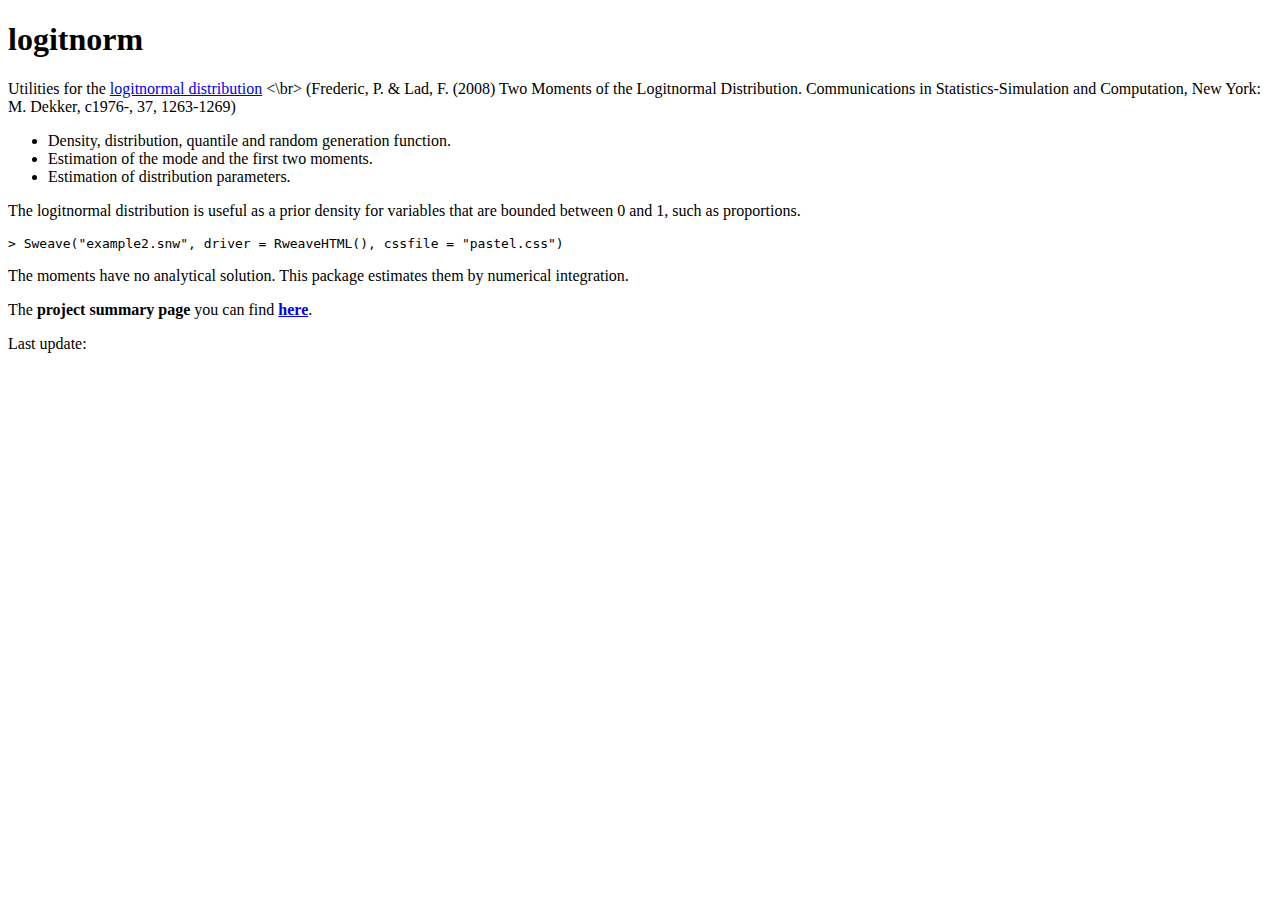
==== www/index.html @ 8451e1aa "initial check in" ====
<!DOCTYPE html
	PUBLIC "-//W3C//DTD XHTML 1.0 Transitional//EN"
	"http://www.w3.org/TR/xhtml1/DTD/xhtml1-transitional.dtd">
<!--
Use the following R commands to sweave this file:
library(R2HTML)
Sweave("index.snw.html",driver=RweaveHTML())
!-->		
<html xmlns="http://www.w3.org/1999/xhtml" xml:lang="en" lang="en   ">

  <head>
	<meta http-equiv="Content-Type" content="text/html; charset=UTF-8" />
	<title>logitnorm</title>
	<link href="http://r-forge.r-project.org/themes/rforge/styles/estilo1.css" rel="stylesheet" type="text/css" />
  </head>

<body>
	
<h1>logitnorm</h1>	

Utilities for the <a href="http://www.economia.unimore.it/frederic_patrizio/Hidden/Papers/2008%20Frederic-Lad%20Comm%20Stat%20Revised.pdf">logitnormal distribution</a>
<\br> (Frederic, P. & Lad, F. (2008) Two Moments of the Logitnormal Distribution. Communications in Statistics-Simulation and Computation, New York: M. Dekker, c1976-, 37, 1263-1269)

<ul>
<li>Density, distribution, quantile and random generation function.</li>
<li>Estimation of the mode and the first two moments.</li>
<li>Estimation of distribution parameters.</li> 
</ul>

The logitnormal distribution is useful as a prior density for variables that are bounded
between 0 and 1, such as proportions.

<!-- source("genPlots.R") -->

<!-- begin{Schunk} !-->
<!-- begin{Sinput} !-->

<p><xmp class=command>> Sweave("example2.snw", driver = RweaveHTML(), cssfile = "pastel.css")</xmp></p>


<!--\end{Sinput}!-->

<!--\end{Schunk}!-->

The moments have no analytical solution. This package estimates them
by numerical integration.



<p> The <strong>project summary page</strong> you can find <a href="http://r-forge.r-project.org/projects/logitnorm/"><strong>here</strong></a>. </p>
Last update: <Sexpr format(Sys.time())>
</body>
</html>
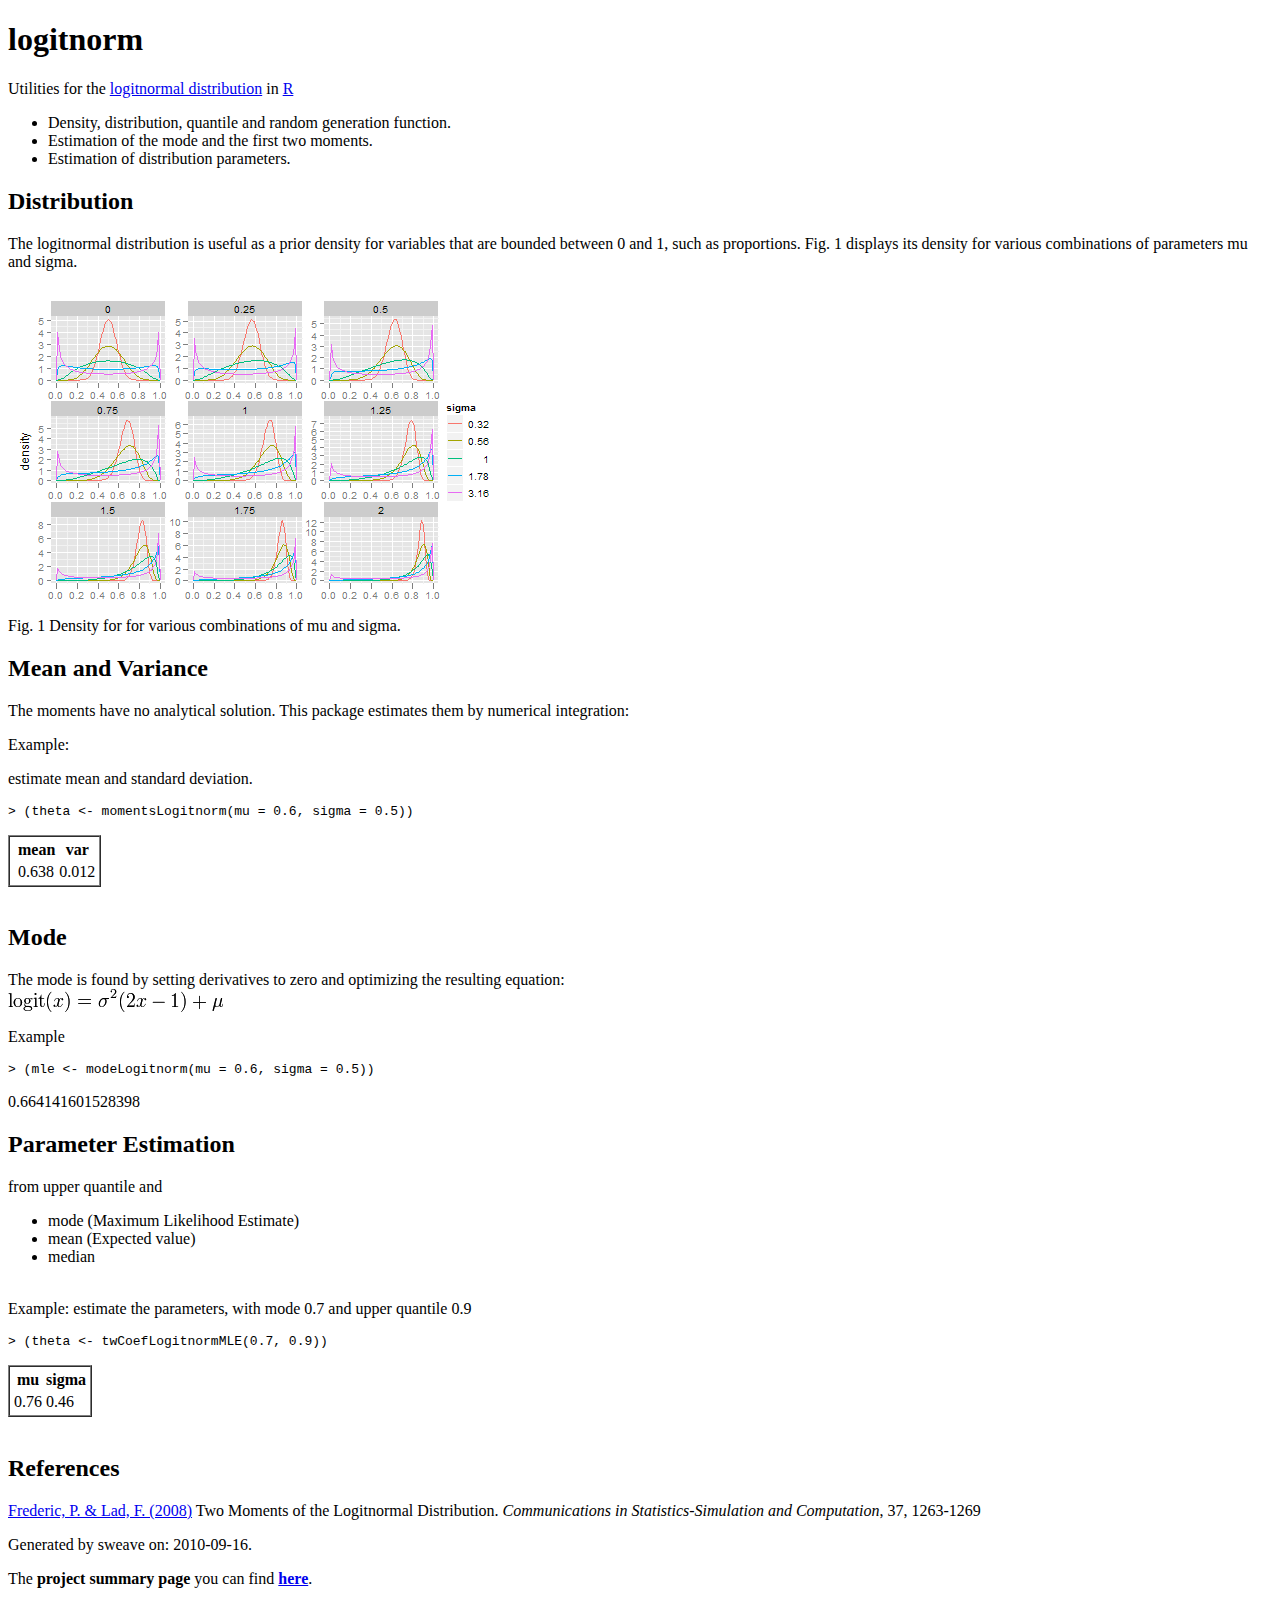
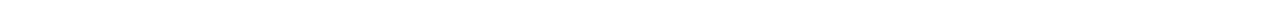
==== commit 9d336791: "updated the index.html to the sweave generated version." ====
--- a/www/index.html
+++ b/www/index.html
@@ -5,7 +5,9 @@
 Use the following R commands to sweave this file:
 library(R2HTML)
 Sweave("index.snw.html",driver=RweaveHTML())
-!-->		
+file.copy("index.snw.html.html","index.html",overwrite = TRUE)
+!-->	
+
 <html xmlns="http://www.w3.org/1999/xhtml" xml:lang="en" lang="en   ">
 
   <head>
@@ -18,8 +20,7 @@
 	
 <h1>logitnorm</h1>	
 
-Utilities for the <a href="http://www.economia.unimore.it/frederic_patrizio/Hidden/Papers/2008%20Frederic-Lad%20Comm%20Stat%20Revised.pdf">logitnormal distribution</a>
-<\br> (Frederic, P. & Lad, F. (2008) Two Moments of the Logitnormal Distribution. Communications in Statistics-Simulation and Computation, New York: M. Dekker, c1976-, 37, 1263-1269)
+Utilities for the <a href="http://en.wikipedia.org/wiki/Logitnormal">logitnormal distribution</a> in <a href="http://www.r-project.org/">R</a>
 
 <ul>
 <li>Density, distribution, quantile and random generation function.</li>
@@ -27,27 +28,117 @@
 <li>Estimation of distribution parameters.</li> 
 </ul>
 
+
+<h2>Distribution</h2>
 The logitnormal distribution is useful as a prior density for variables that are bounded
-between 0 and 1, such as proportions.
+between 0 and 1, such as proportions. Fig. 1 displays its density for various combinations of 
+parameters mu and sigma.
 
-<!-- source("genPlots.R") -->
+
+
+
+<p align='left'><img height= width= src='index.snw.html-002.png'><br><font class='caption='>Fig. 1 Density for for various combinations of mu and sigma.</font></p>
+<h2>Mean and Variance</h2>
+The moments have no analytical solution. This package estimates them
+by numerical integration:
+
+<p>Example:</p>
+estimate mean and standard deviation.
 
 <!-- begin{Schunk} !-->
 <!-- begin{Sinput} !-->
 
-<p><xmp class=command>> Sweave("example2.snw", driver = RweaveHTML(), cssfile = "pastel.css")</xmp></p>
+<p><xmp class=command>> (theta <- momentsLogitnorm(mu = 0.6, sigma = 0.5))</xmp></p>
 
 
-<!--\end{Sinput}!-->
+<!-- end{Sinput} !-->
+
+
+
+<p align= center >
+<table cellspacing=0 border=1><caption align=bottom class=captiondataframe></caption>
+<tr><td>
+	<table border=0 class=dataframe>
+	<tbody> <tr class= firstline > <th></th><th>mean</th><th>var</th> </tr>
+ 
+<tr><td class=firstcolumn></td>
+<td class=cellinside>0.638</td>
+<td class=cellinside>0.012</td></tr>
+ 
+	</tbody>
+</table>
+ </td></table>
+ <br>
 
 <!--\end{Schunk}!-->
 
-The moments have no analytical solution. This package estimates them
-by numerical integration.
+<h2>Mode</h2>
+The mode is found by setting derivatives to zero and optimizing
+the resulting equation:
+
+<br/><img src="modeEq.png" alt="logit(x) = \sigma^2(2x-1)+\mu" />
 
 
+<p>Example</p>
+<!-- begin{Schunk} !-->
+<!-- begin{Sinput} !-->
+
+<p><xmp class=command>> (mle <- modeLogitnorm(mu = 0.6, sigma = 0.5))</xmp></p>
+
+
+<!-- end{Sinput} !-->
+
+<p class='numeric'>0.664141601528398</p>
+
+<!--\end{Schunk}!-->
+
+
+<h2>Parameter Estimation</h2>
+from upper quantile and
+<ul>
+<li>mode (Maximum Likelihood Estimate)</li>
+<li>mean (Expected value)</li>
+<li>median</li>
+</ul>
+
+<br/>Example:
+estimate the parameters, with mode 0.7 and upper quantile 0.9
+
+<!-- begin{Schunk} !-->
+<!-- begin{Sinput} !-->
+
+<p><xmp class=command>> (theta <- twCoefLogitnormMLE(0.7, 0.9))</xmp></p>
+
+
+<!-- end{Sinput} !-->
+
+
+<p align= center >
+<table cellspacing=0 border=1><caption align=bottom class=captiondataframe></caption>
+<tr><td>
+	<table border=0 class=dataframe>
+	<tbody> <tr class= firstline > <th>mu</th><th>sigma</th> </tr>
+ 
+<td class=cellinside>0.76</td>
+<td class=cellinside>0.46</td></tr>
+ 
+	</tbody>
+</table>
+ </td></table>
+ <br>
+
+<!--\end{Schunk}!-->
+
+
+<h2>References</h2>
+<a href="http://www.economia.unimore.it/frederic_patrizio/Hidden/Papers/2008%20Frederic-Lad%20Comm%20Stat%20Revised.pdf">Frederic, P. & Lad, F. (2008)</a> 
+Two Moments of the Logitnormal Distribution. 
+<i>Communications in Statistics-Simulation and Computation</i>, 
+37, 1263-1269
+
+<p>Generated by sweave on: 2010-09-16.</p>  
 
 <p> The <strong>project summary page</strong> you can find <a href="http://r-forge.r-project.org/projects/logitnorm/"><strong>here</strong></a>. </p>
-Last update: <Sexpr format(Sys.time())>
+
 </body>
 </html>
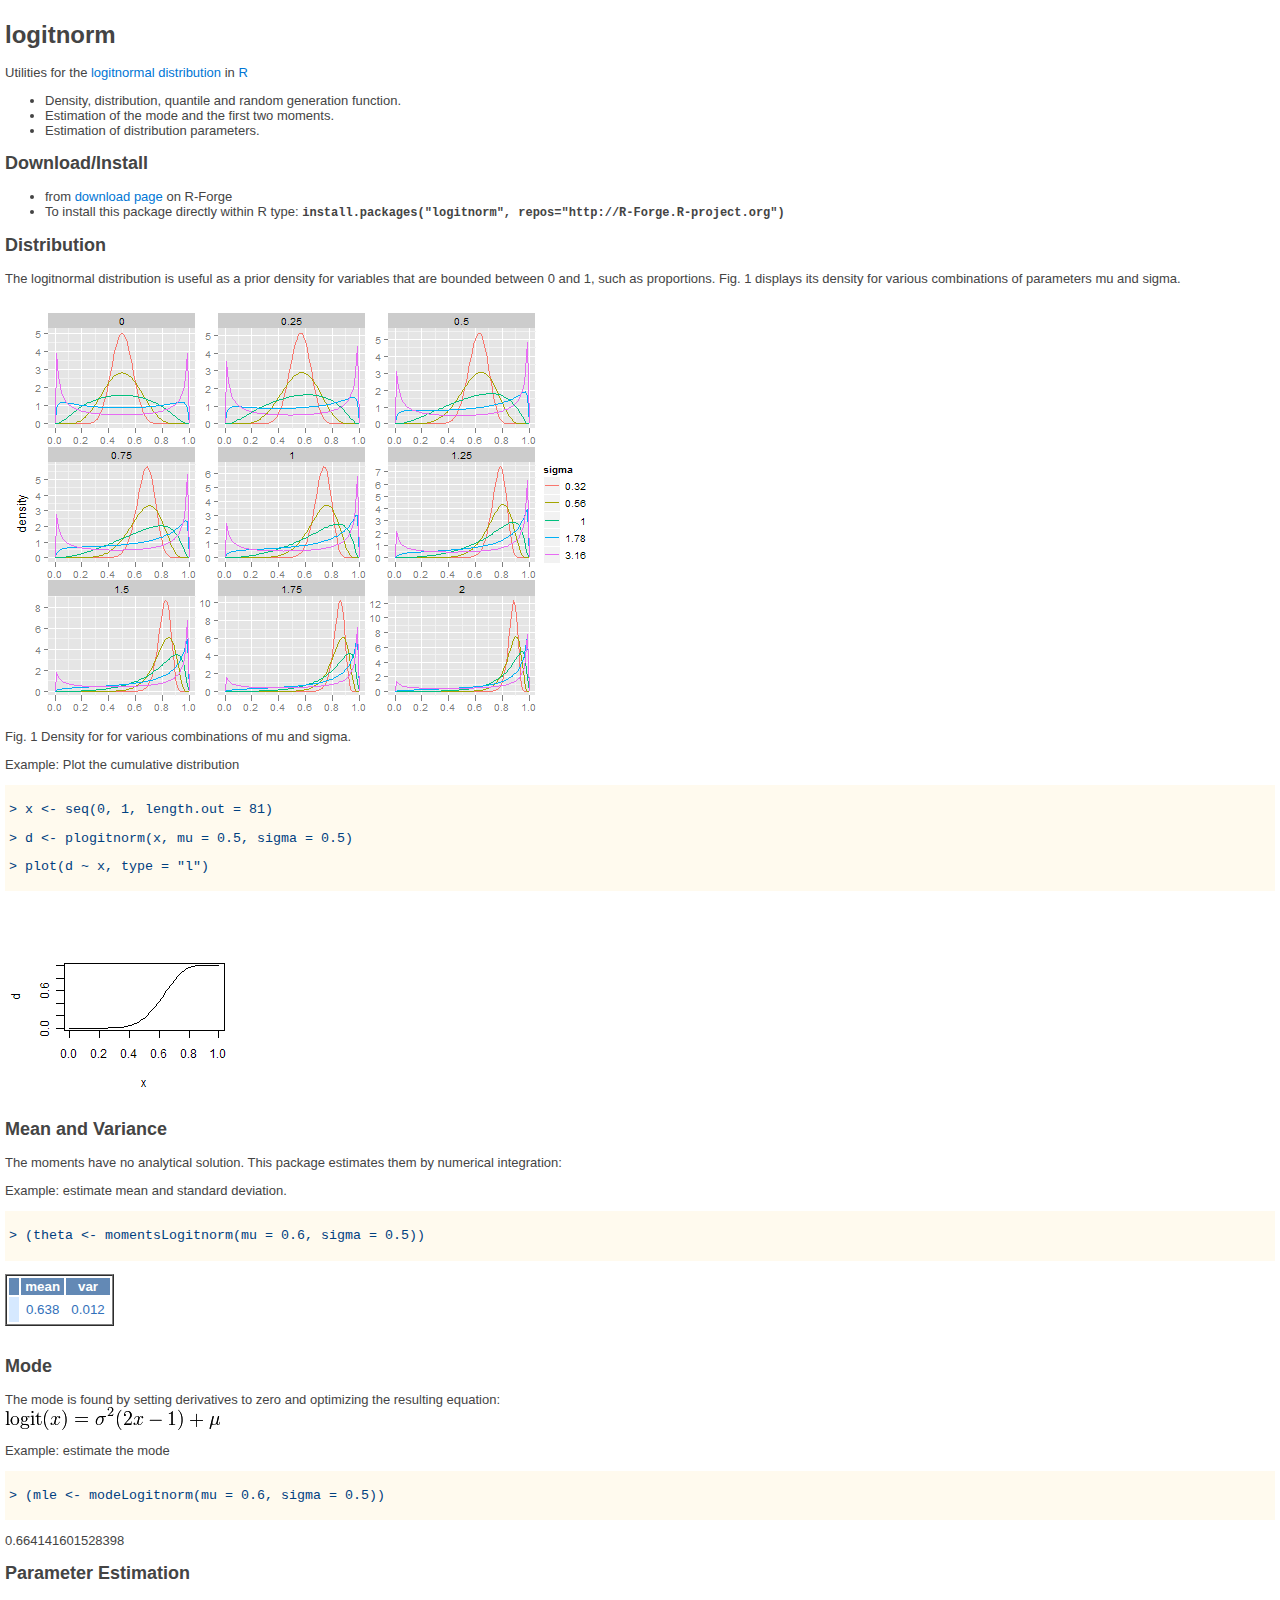
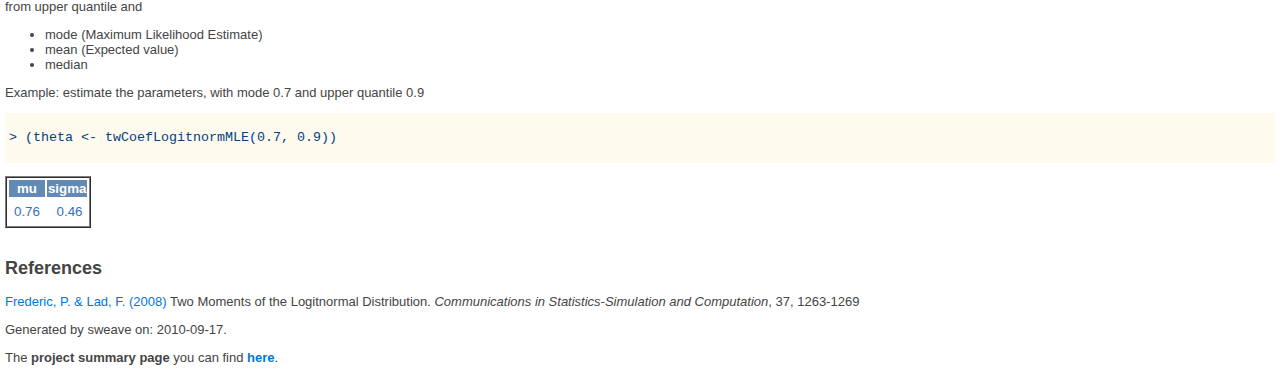
==== commit 38a0cfbe: "put plogitnorm example and css to overview page." ====
--- a/www/index.html
+++ b/www/index.html
@@ -5,7 +5,11 @@
 Use the following R commands to sweave this file:
 library(R2HTML)
 Sweave("index.snw.html",driver=RweaveHTML())
-file.copy("index.snw.html.html","index.html",overwrite = TRUE)
+A <- readLines(file("index.snw.html.html"))
+A1 <- gsub("(<!-- begin\\{Sinput} !--.)",'\\1 <div class="Sinput">',A)
+A2 <- gsub("(<!--[ \\]*end\\{Sinput}.?!--.)",'</div> \\1',A1)
+writeLines(con=file("index.html"), text=A2)
+#file.copy("index.snw.html.html","index.html",overwrite = TRUE)
 !-->	
 
 <html xmlns="http://www.w3.org/1999/xhtml" xml:lang="en" lang="en   ">
@@ -13,7 +17,9 @@
   <head>
 	<meta http-equiv="Content-Type" content="text/html; charset=UTF-8" />
 	<title>logitnorm</title>
-	<link href="http://r-forge.r-project.org/themes/rforge/styles/estilo1.css" rel="stylesheet" type="text/css" />
+	<!-- obscures tables link rel="stylesheet" type="text/css" href="https://r-forge.r-project.org/themes/rforge/css/theme.css" /-->
+	<link href="Rforge_theme.css" rel="stylesheet" type="text/css">
+	<link href="R2HTML.css" rel="stylesheet" type="text/css">
   </head>
 
 <body>
@@ -28,6 +34,13 @@
 <li>Estimation of distribution parameters.</li> 
 </ul>
 
+<h2>Download/Install</h2>
+
+<ul><li>from <a href="https://r-forge.r-project.org/R/?group_id=886">download page</a> on R-Forge</li>
+<li>To install this package directly within R type: 
+   <strong><code>install.packages("logitnorm", repos="http://R-Forge.R-project.org")</code></strong>
+</li>
+</ul>
 
 <h2>Distribution</h2>
 The logitnormal distribution is useful as a prior density for variables that are bounded
@@ -38,20 +51,45 @@
 
 
 <p align='left'><img height= width= src='index.snw.html-002.png'><br><font class='caption='>Fig. 1 Density for for various combinations of mu and sigma.</font></p>
+<p>Example:
+Plot the cumulative distribution 
+</p>
+
+<!-- begin{Schunk} !-->
+<!-- begin{Sinput} !--> <div class="Sinput">
+
+<p><xmp class=command>> x <- seq(0, 1, length.out = 81)</xmp></p>
+
+
+
+<p><xmp class=command>> d <- plogitnorm(x, mu = 0.5, sigma = 0.5)</xmp></p>
+
+
+
+<p><xmp class=command>> plot(d ~ x, type = "l")</xmp></p>
+
+
+</div> <!--\end{Sinput}!-->
+
+<!--\end{Schunk}!-->
+<p align='left'><img height= width= src='index.snw.html-003.png'></p>
+
 <h2>Mean and Variance</h2>
 The moments have no analytical solution. This package estimates them
 by numerical integration:
 
-<p>Example:</p>
+<p>
+Example:
 estimate mean and standard deviation.
+</p>
 
 <!-- begin{Schunk} !-->
-<!-- begin{Sinput} !-->
+<!-- begin{Sinput} !--> <div class="Sinput">
 
 <p><xmp class=command>> (theta <- momentsLogitnorm(mu = 0.6, sigma = 0.5))</xmp></p>
 
 
-<!-- end{Sinput} !-->
+</div> <!-- end{Sinput} !-->
 
 
 
@@ -79,14 +117,17 @@
 <br/><img src="modeEq.png" alt="logit(x) = \sigma^2(2x-1)+\mu" />
 
 
-<p>Example</p>
+<p>
+Example:
+estimate the mode
+</p>
 <!-- begin{Schunk} !-->
-<!-- begin{Sinput} !-->
+<!-- begin{Sinput} !--> <div class="Sinput">
 
 <p><xmp class=command>> (mle <- modeLogitnorm(mu = 0.6, sigma = 0.5))</xmp></p>
 
 
-<!-- end{Sinput} !-->
+</div> <!-- end{Sinput} !-->
 
 <p class='numeric'>0.664141601528398</p>
 
@@ -101,16 +142,18 @@
 <li>median</li>
 </ul>
 
-<br/>Example:
+<p>
+Example:
 estimate the parameters, with mode 0.7 and upper quantile 0.9
+</p>
 
 <!-- begin{Schunk} !-->
-<!-- begin{Sinput} !-->
+<!-- begin{Sinput} !--> <div class="Sinput">
 
 <p><xmp class=command>> (theta <- twCoefLogitnormMLE(0.7, 0.9))</xmp></p>
 
 
-<!-- end{Sinput} !-->
+</div> <!-- end{Sinput} !-->
 
 
 <p align= center >
@@ -136,7 +179,7 @@
 <i>Communications in Statistics-Simulation and Computation</i>, 
 37, 1263-1269
 
-<p>Generated by sweave on: 2010-09-16.</p>  
+<p>Generated by sweave on: 2010-09-17.</p>  
 
 <p> The <strong>project summary page</strong> you can find <a href="http://r-forge.r-project.org/projects/logitnorm/"><strong>here</strong></a>. </p>
 
--- a/www/Rforge_theme.css
+++ b/www/Rforge_theme.css
@@ -0,0 +1,70 @@
+/* 
+ * Stylesheet for SAP Forge theme.
+ */
+BODY {
+  margin-top: 0em;
+  margin-left: 0em;
+  margin-right: 0em;
+  margin-bottom: 0em;
+  color: rgb(68, 68, 68);
+  background-color: white;
+  font-family: arial, helvetica, sans-serif;
+  font-size: small;
+  padding: 5px;
+  border: 0px;
+}
+
+form { margin: 0; }
+
+img { border: 0; }
+
+a:link {	
+	color: #0076D5;	
+	text-decoration: none;
+}
+
+a:visited {	
+	color: #004787;
+	text-decoration: none;
+}
+	
+a:hover {	
+	text-decoration: underline;	
+	color: #0076D5;
+}
+
+h1,h2,h3,h4,h5,h6 {
+  font-family: verdana, arial, helvetica, sans-serif;
+}
+
+h1 {
+  font-size: x-large;
+}
+
+h2 {
+  font-size: large;
+}
+
+h3 {
+  font-size: medium;
+}
+
+h4 {
+  font-size: small;
+}
+
+h5 {
+  font-size: x-small;
+}
+
+h6 {
+  font-size: xx-small;
+}
+
+pre,tt {
+  font-family: courier, sans-serif
+}
+
+td {
+  text-align: left
+}
--- a/www/R2HTML.css
+++ b/www/R2HTML.css
@@ -0,0 +1,30 @@
+#body { 	background:blue;	} 
+
+p.caption{font-style:italic; color:red}
+.title2{ font-family: Arial, Helvetica, sans-serif; font-size: 14pt; font-style: normal; font-weight: bold; color: #004080  }
+
+
+
+.partitle{
+	font-family : verdana, arial;
+	font-weight:bold
+}
+
+DIV.Sinput{background-color:#FFFAEE; color:#004080; font-family:Verdana, Arial, Helvetica, sans-serif; font-size: 10pt; padding:4px}
+
+DIV.Sinput p {margin: 0px; border: 0px; padding: 0px;}
+DIV.Sinput p xmp { margin: 0px; border: 0px; padding: 0px; }
+
+TR{font-family: Arial, Helvetica,Times, Helvetica, sans-serif; font-size: 10pt; font-style: normal  ; padding:0 0}
+TR.firstline{color: #FFFFFF; background: #6389B5;text-align:center;font-weight: bold}
+
+TR.ListBackTitle{color: #FFFFFF; background: #6389B5;text-align:left;font-weight: bold}
+
+
+TD{background:#FFFFFF; padding:0; color:#3271BA }
+TD.ListBackMain{background: #E0E0E0; padding:0 }
+TD.firstcolumn{padding:5px ;background:#D6E9FF;text-align:right}
+TD.cellinside{padding:5px ;background:#FFFFFF;text-align:right}
+
+
+
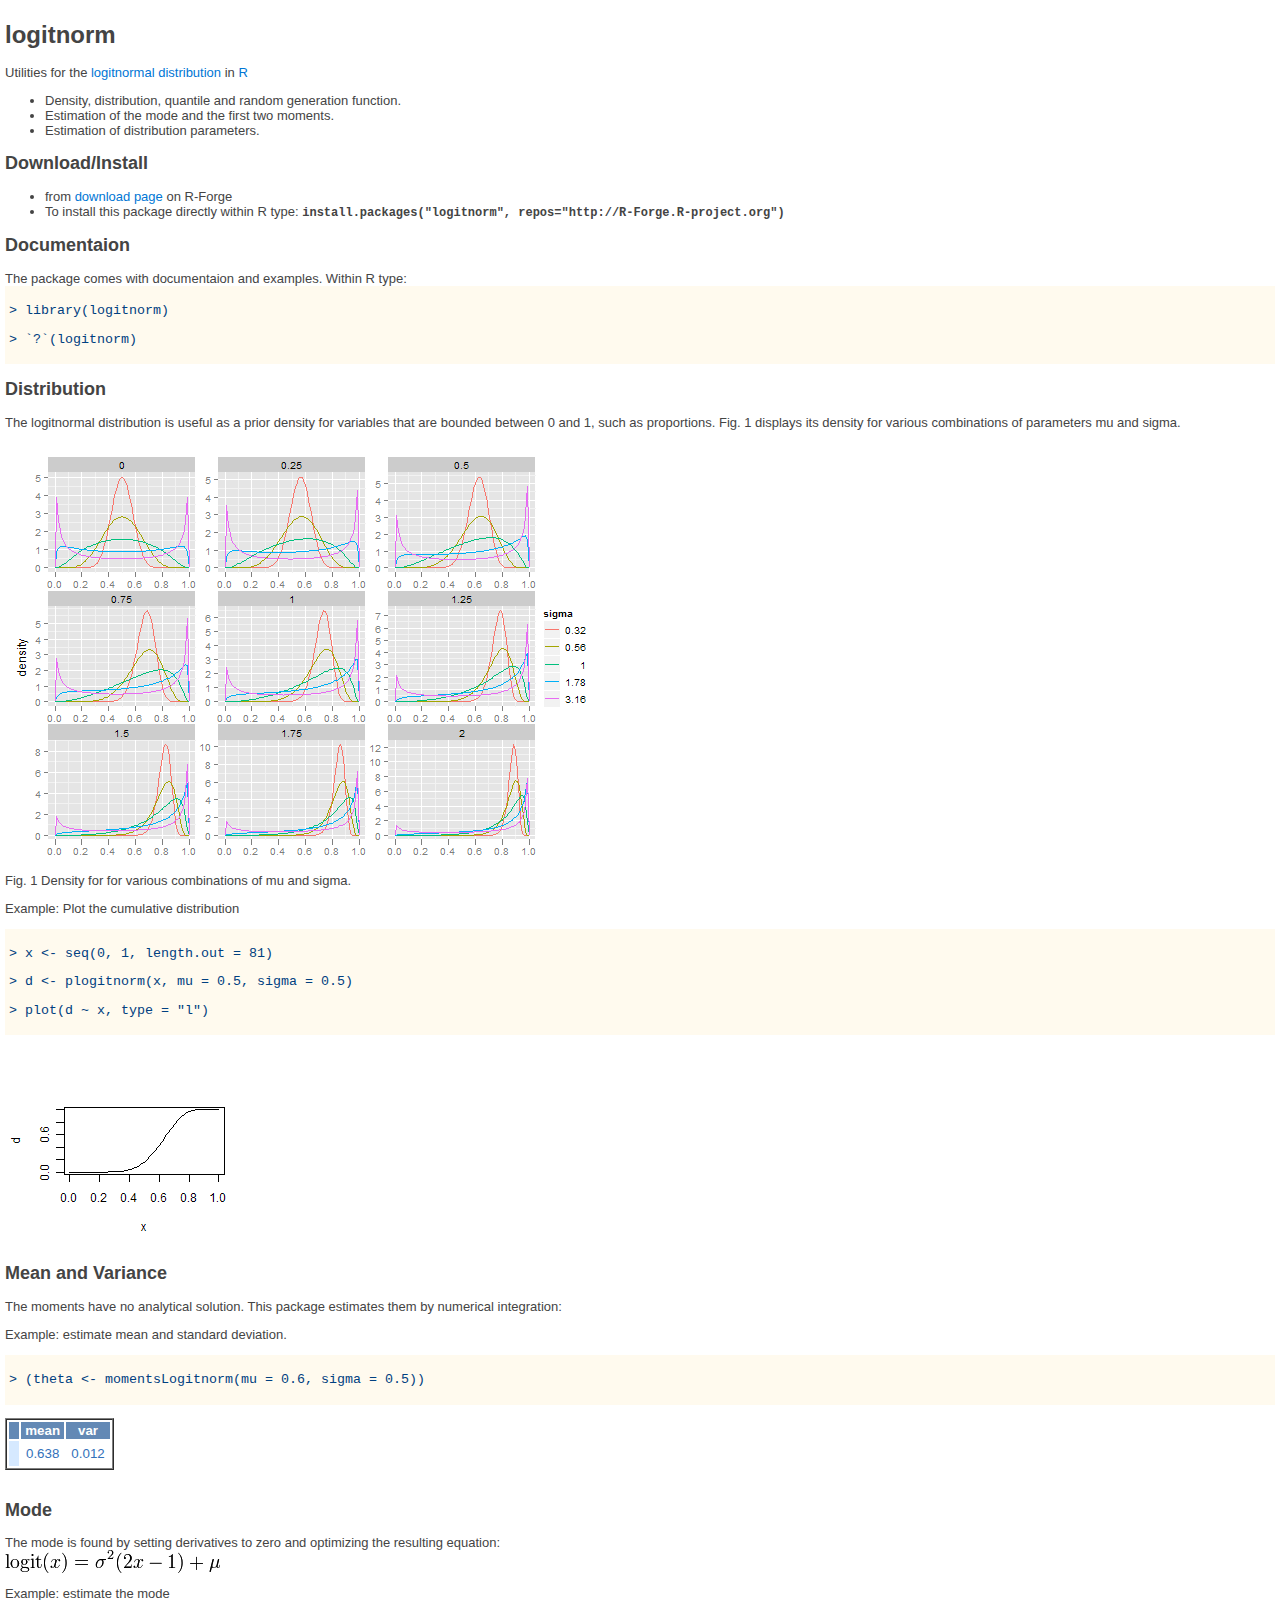
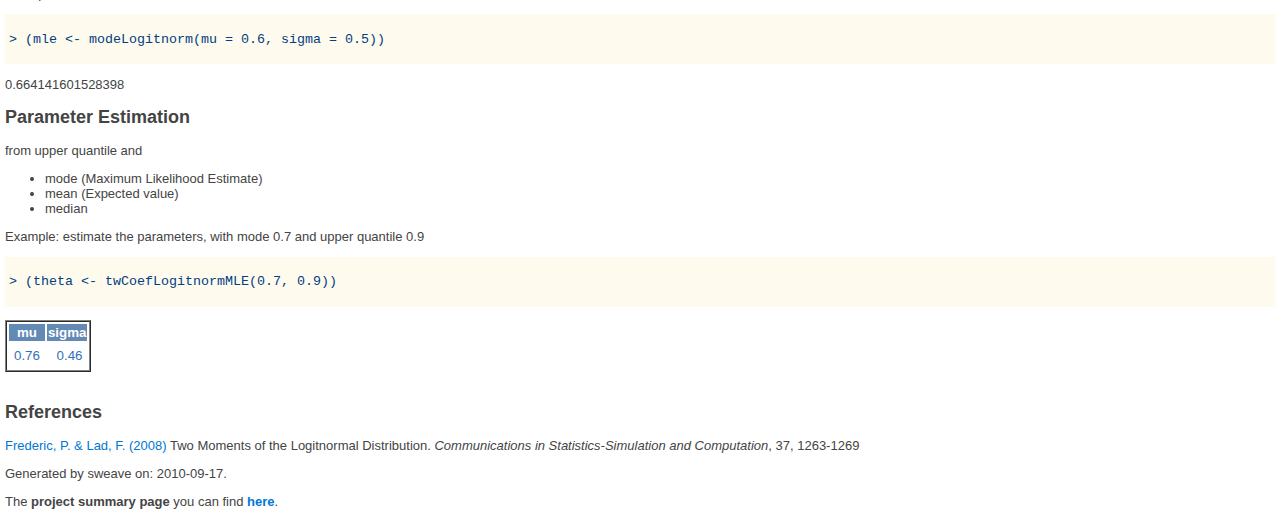
==== commit 57789e5e: "added Download link and documentation to project page" ====
--- a/www/index.html
+++ b/www/index.html
@@ -9,7 +9,6 @@
 A1 <- gsub("(<!-- begin\\{Sinput} !--.)",'\\1 <div class="Sinput">',A)
 A2 <- gsub("(<!--[ \\]*end\\{Sinput}.?!--.)",'</div> \\1',A1)
 writeLines(con=file("index.html"), text=A2)
-#file.copy("index.snw.html.html","index.html",overwrite = TRUE)
 !-->	
 
 <html xmlns="http://www.w3.org/1999/xhtml" xml:lang="en" lang="en   ">
@@ -42,6 +41,23 @@
 </li>
 </ul>
 
+<h2>Documentaion</h2>
+The package comes with documentaion and examples. 
+Within R type:
+<!-- begin{Schunk} !-->
+<!-- begin{Sinput} !--> <div class="Sinput">
+
+<p><xmp class=command>> library(logitnorm)</xmp></p>
+
+
+
+<p><xmp class=command>> `?`(logitnorm)</xmp></p>
+
+
+</div> <!--\end{Sinput}!-->
+
+<!--\end{Schunk}!-->
+
 <h2>Distribution</h2>
 The logitnormal distribution is useful as a prior density for variables that are bounded
 between 0 and 1, such as proportions. Fig. 1 displays its density for various combinations of 
@@ -50,7 +66,7 @@
 
 
 
-<p align='left'><img height= width= src='index.snw.html-002.png'><br><font class='caption='>Fig. 1 Density for for various combinations of mu and sigma.</font></p>
+<p align='left'><img height= width= src='index.snw.html-003.png'><br><font class='caption='>Fig. 1 Density for for various combinations of mu and sigma.</font></p>
 <p>Example:
 Plot the cumulative distribution 
 </p>
@@ -72,7 +88,7 @@
 </div> <!--\end{Sinput}!-->
 
 <!--\end{Schunk}!-->
-<p align='left'><img height= width= src='index.snw.html-003.png'></p>
+<p align='left'><img height= width= src='index.snw.html-004.png'></p>
 
 <h2>Mean and Variance</h2>
 The moments have no analytical solution. This package estimates them
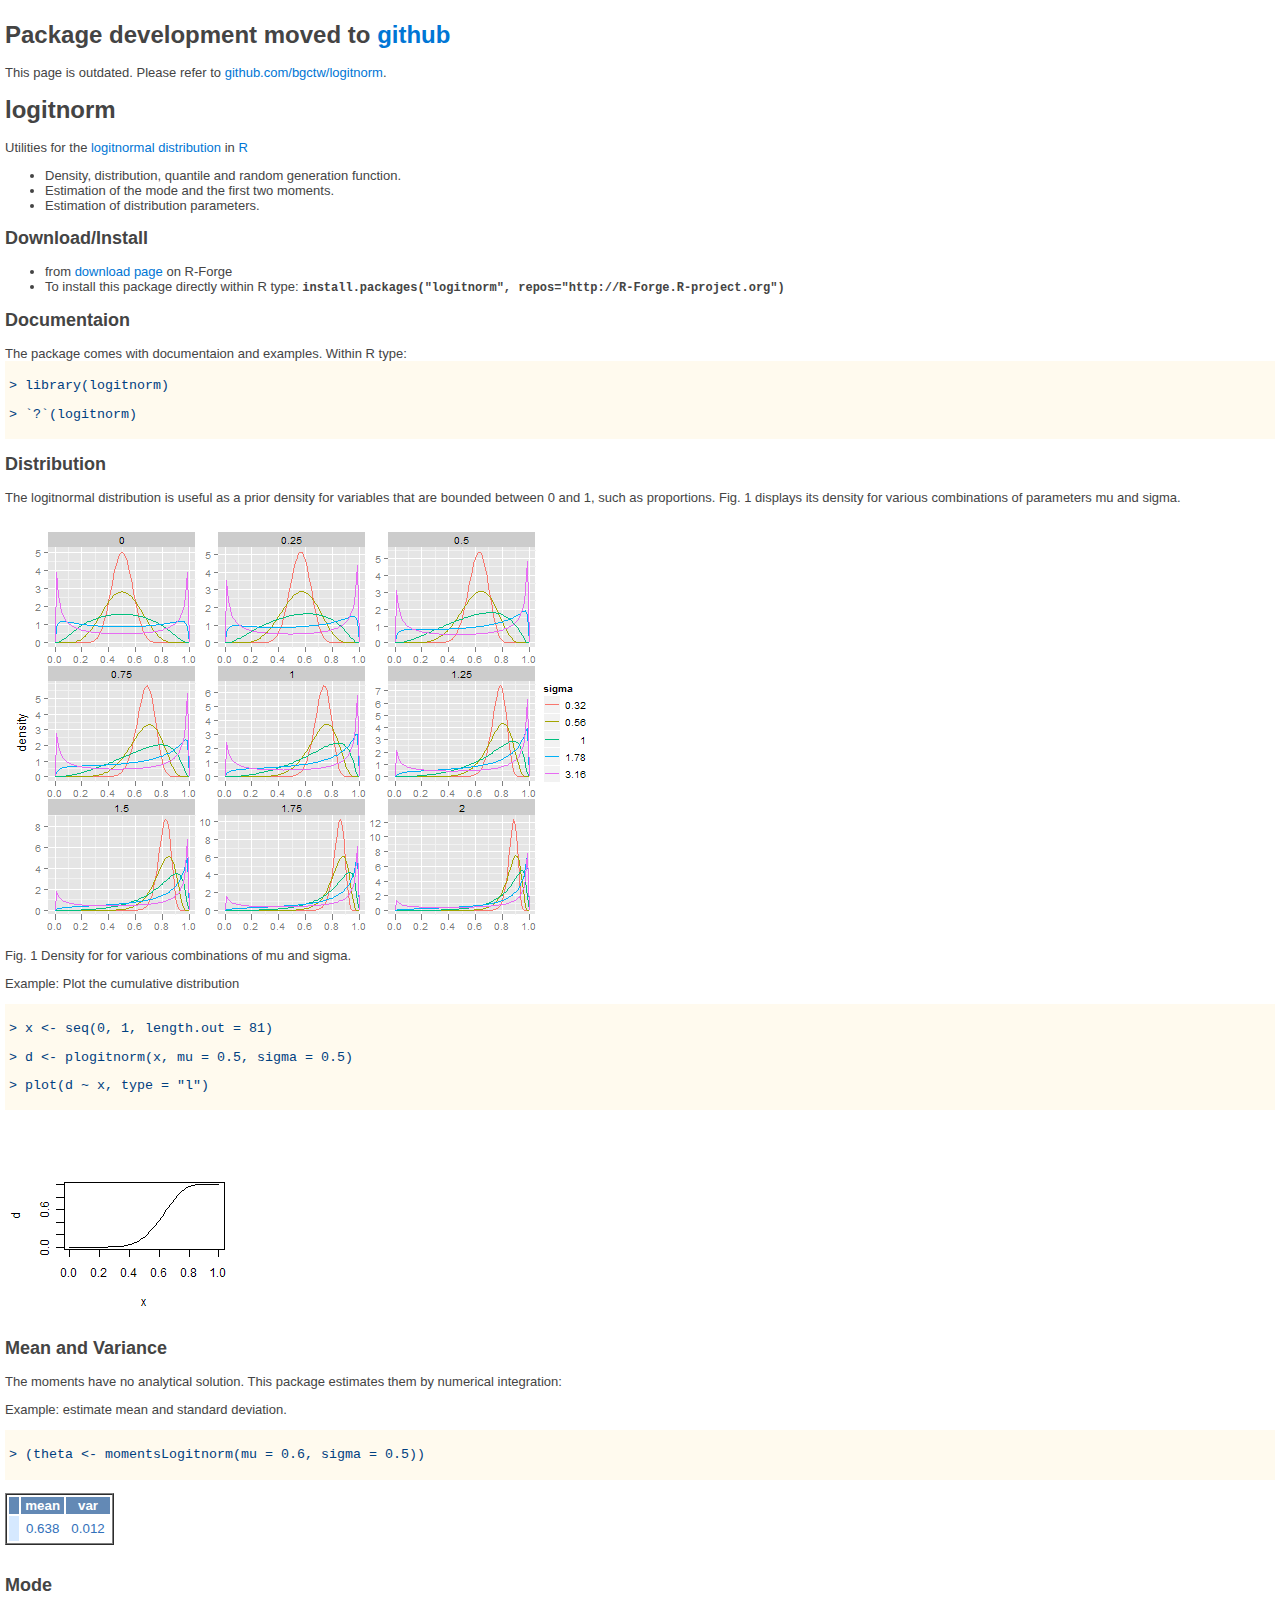
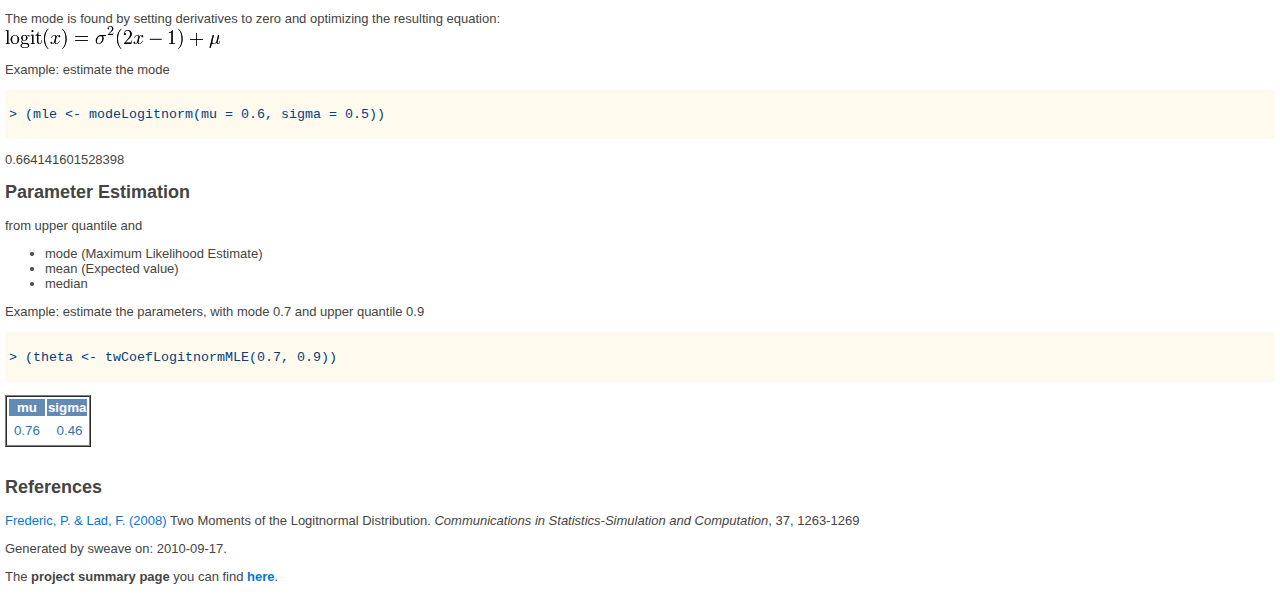
==== commit 5d663795: "project page refers to github" ====
--- a/www/index.html
+++ b/www/index.html
@@ -9,7 +9,7 @@
 A1 <- gsub("(<!-- begin\\{Sinput} !--.)",'\\1 <div class="Sinput">',A)
 A2 <- gsub("(<!--[ \\]*end\\{Sinput}.?!--.)",'</div> \\1',A1)
 writeLines(con=file("index.html"), text=A2)
-!-->	
+!-->
 
 <html xmlns="http://www.w3.org/1999/xhtml" xml:lang="en" lang="en   ">
 
@@ -22,27 +22,30 @@
   </head>
 
 <body>
-	
-<h1>logitnorm</h1>	
+
+<h1>Package development moved to <a href="https://github.com/bgctw/logitnorm">github</a></h1>
+This page is outdated. Please refer to <a href="https://github.com/bgctw/logitnorm">github.com/bgctw/logitnorm</a>.
+
+<h1>logitnorm</h1>
 
 Utilities for the <a href="http://en.wikipedia.org/wiki/Logitnormal">logitnormal distribution</a> in <a href="http://www.r-project.org/">R</a>
 
 <ul>
 <li>Density, distribution, quantile and random generation function.</li>
 <li>Estimation of the mode and the first two moments.</li>
-<li>Estimation of distribution parameters.</li> 
+<li>Estimation of distribution parameters.</li>
 </ul>
 
 <h2>Download/Install</h2>
 
 <ul><li>from <a href="https://r-forge.r-project.org/R/?group_id=886">download page</a> on R-Forge</li>
-<li>To install this package directly within R type: 
+<li>To install this package directly within R type:
    <strong><code>install.packages("logitnorm", repos="http://R-Forge.R-project.org")</code></strong>
 </li>
 </ul>
 
 <h2>Documentaion</h2>
-The package comes with documentaion and examples. 
+The package comes with documentaion and examples.
 Within R type:
 <!-- begin{Schunk} !-->
 <!-- begin{Sinput} !--> <div class="Sinput">
@@ -60,7 +63,7 @@
 
 <h2>Distribution</h2>
 The logitnormal distribution is useful as a prior density for variables that are bounded
-between 0 and 1, such as proportions. Fig. 1 displays its density for various combinations of 
+between 0 and 1, such as proportions. Fig. 1 displays its density for various combinations of
 parameters mu and sigma.
 
 
@@ -68,7 +71,7 @@
 
 <p align='left'><img height= width= src='index.snw.html-003.png'><br><font class='caption='>Fig. 1 Density for for various combinations of mu and sigma.</font></p>
 <p>Example:
-Plot the cumulative distribution 
+Plot the cumulative distribution
 </p>
 
 <!-- begin{Schunk} !-->
@@ -114,11 +117,11 @@
 <tr><td>
 	<table border=0 class=dataframe>
 	<tbody> <tr class= firstline > <th></th><th>mean</th><th>var</th> </tr>
- 
+
 <tr><td class=firstcolumn></td>
 <td class=cellinside>0.638</td>
 <td class=cellinside>0.012</td></tr>
- 
+
 	</tbody>
 </table>
  </td></table>
@@ -177,10 +180,10 @@
 <tr><td>
 	<table border=0 class=dataframe>
 	<tbody> <tr class= firstline > <th>mu</th><th>sigma</th> </tr>
- 
+
 <td class=cellinside>0.76</td>
 <td class=cellinside>0.46</td></tr>
- 
+
 	</tbody>
 </table>
  </td></table>
@@ -190,12 +193,12 @@
 
 
 <h2>References</h2>
-<a href="http://www.economia.unimore.it/frederic_patrizio/Hidden/Papers/2008%20Frederic-Lad%20Comm%20Stat%20Revised.pdf">Frederic, P. & Lad, F. (2008)</a> 
-Two Moments of the Logitnormal Distribution. 
-<i>Communications in Statistics-Simulation and Computation</i>, 
+<a href="http://www.economia.unimore.it/frederic_patrizio/Hidden/Papers/2008%20Frederic-Lad%20Comm%20Stat%20Revised.pdf">Frederic, P. & Lad, F. (2008)</a>
+Two Moments of the Logitnormal Distribution.
+<i>Communications in Statistics-Simulation and Computation</i>,
 37, 1263-1269
 
-<p>Generated by sweave on: 2010-09-17.</p>  
+<p>Generated by sweave on: 2010-09-17.</p>
 
 <p> The <strong>project summary page</strong> you can find <a href="http://r-forge.r-project.org/projects/logitnorm/"><strong>here</strong></a>. </p>
 
